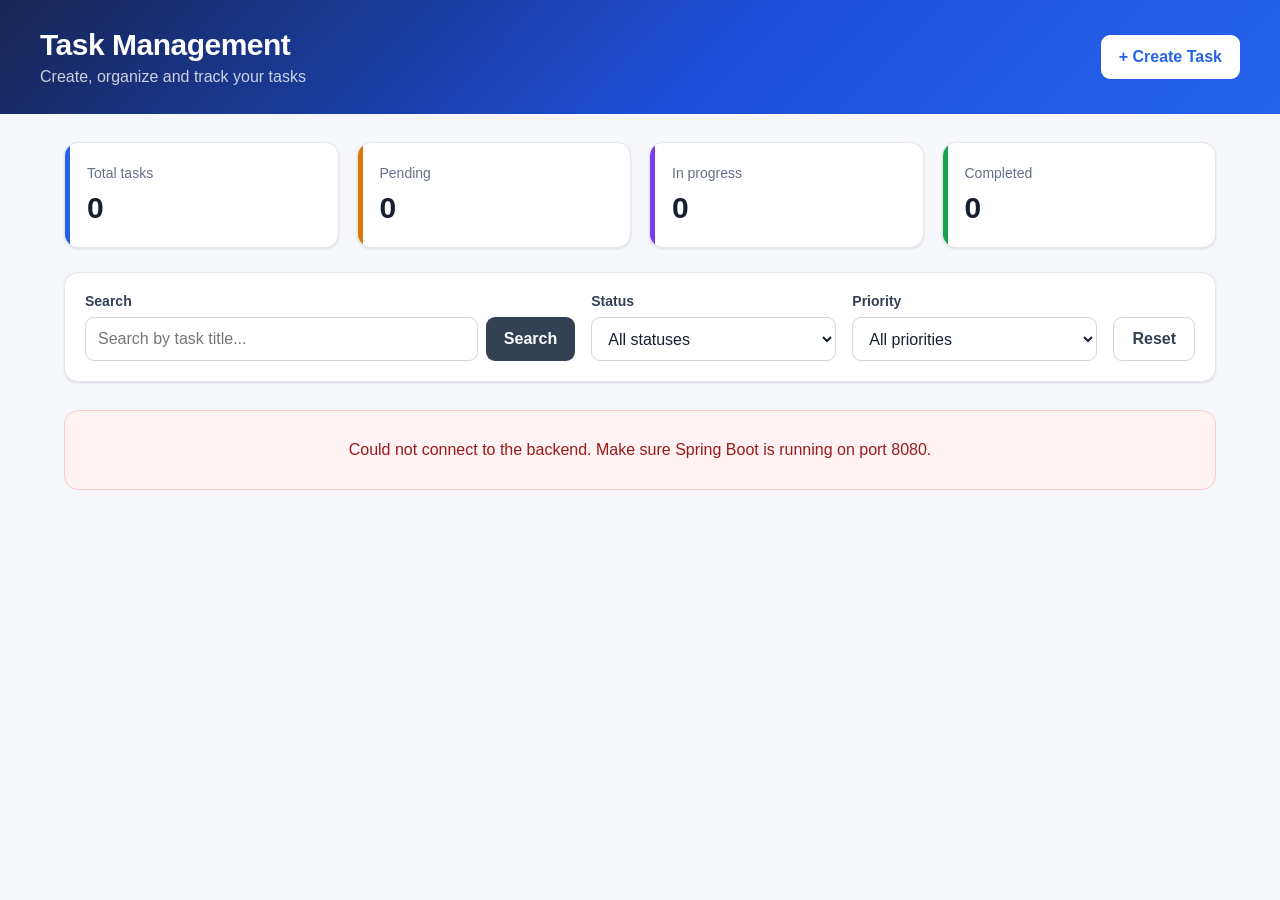
==== TODO-list/src/main/resources/static/index.html @ 6b7fab32 "task crud done" ====
<!DOCTYPE html>
<html lang="en">
<head>
  <meta charset="UTF-8">

  <meta
          name="viewport"
          content="width=device-width, initial-scale=1.0"
  >

  <title>Task Management</title>

  <link rel="stylesheet" href="style.css">
</head>

<body>

<header class="header">
  <div class="header-content">
    <div>
      <h1>Task Management</h1>
      <p>Create, organize and track your tasks</p>
    </div>

    <button
            id="openCreateModalButton"
            class="primary-button"
            type="button"
    >
      + Create Task
    </button>
  </div>
</header>

<main class="container">

  <!-- Statistics -->

  <section class="statistics-grid">

    <div class="stat-card">
      <span class="stat-label">Total tasks</span>
      <strong id="totalTaskCount">0</strong>
    </div>

    <div class="stat-card pending-card">
      <span class="stat-label">Pending</span>
      <strong id="pendingTaskCount">0</strong>
    </div>

    <div class="stat-card progress-card">
      <span class="stat-label">In progress</span>
      <strong id="progressTaskCount">0</strong>
    </div>

    <div class="stat-card completed-card">
      <span class="stat-label">Completed</span>
      <strong id="completedTaskCount">0</strong>
    </div>

  </section>

  <!-- Filters -->

  <section class="filter-panel">

    <div class="filter-group search-group">
      <label for="searchInput">Search</label>

      <div class="search-wrapper">
        <input
                id="searchInput"
                type="text"
                placeholder="Search by task title..."
        >

        <button
                id="searchButton"
                class="secondary-button"
                type="button"
        >
          Search
        </button>
      </div>
    </div>

    <div class="filter-group">
      <label for="statusFilter">Status</label>

      <select id="statusFilter">
        <option value="">All statuses</option>
        <option value="TODO">Todo</option>
        <option value="IN_PROGRESS">In progress</option>
        <option value="DONE">Done</option>
      </select>
    </div>

    <div class="filter-group">
      <label for="priorityFilter">Priority</label>

      <select id="priorityFilter">
        <option value="">All priorities</option>
        <option value="LOW">Low</option>
        <option value="MEDIUM">Medium</option>
        <option value="HIGH">High</option>
      </select>
    </div>

    <div class="filter-actions">
      <button
              id="resetFiltersButton"
              class="outline-button"
              type="button"
      >
        Reset
      </button>
    </div>

  </section>

  <!-- Loading -->

  <div id="loadingMessage" class="message">
    Loading tasks...
  </div>

  <!-- Error -->

  <div id="errorMessage" class="message error-message hidden"></div>

  <!-- Empty state -->

  <section id="emptyState" class="empty-state hidden">
    <h2>No tasks found</h2>
    <p>Create your first task or change the selected filters.</p>
  </section>

  <!-- Tasks -->

  <section id="taskGrid" class="task-grid"></section>

</main>

<!-- Create and edit modal -->

<div id="taskModal" class="modal hidden">

  <div class="modal-overlay" id="modalOverlay"></div>

  <div class="modal-content">

    <div class="modal-header">
      <div>
        <h2 id="modalTitle">Create Task</h2>
        <p>Enter task information below.</p>
      </div>

      <button
              id="closeModalButton"
              class="close-button"
              type="button"
              aria-label="Close"
      >
        ×
      </button>
    </div>

    <form id="taskForm">

      <input id="taskId" type="hidden">

      <div class="form-group">
        <label for="taskTitle">
          Title
          <span>*</span>
        </label>

        <input
                id="taskTitle"
                name="title"
                type="text"
                placeholder="Enter task title"
                minlength="2"
                maxlength="100"
                required
        >
      </div>

      <div class="form-group">
        <label for="taskDescription">Description</label>

        <textarea
                id="taskDescription"
                name="description"
                rows="5"
                placeholder="Enter task description"
                maxlength="500"
        ></textarea>
      </div>

      <div class="form-row">

        <div class="form-group">
          <label for="taskStatus">
            Status
            <span>*</span>
          </label>

          <select
                  id="taskStatus"
                  name="status"
                  required
          >
            <option value="TODO">Todo</option>
            <option value="IN_PROGRESS">In progress</option>
            <option value="DONE">Done</option>
          </select>
        </div>

        <div class="form-group">
          <label for="taskPriority">
            Priority
            <span>*</span>
          </label>

          <select
                  id="taskPriority"
                  name="priority"
                  required
          >
            <option value="LOW">Low</option>
            <option value="MEDIUM" selected>Medium</option>
            <option value="HIGH">High</option>
          </select>
        </div>

      </div>

      <div id="formErrorMessage" class="form-error hidden"></div>

      <div class="modal-actions">

        <button
                id="cancelButton"
                class="outline-button"
                type="button"
        >
          Cancel
        </button>

        <button
                id="saveTaskButton"
                class="primary-button"
                type="submit"
        >
          Save Task
        </button>

      </div>

    </form>

  </div>

</div>

<!-- Confirmation modal -->

<div id="deleteModal" class="modal hidden">

  <div class="modal-overlay" id="deleteModalOverlay"></div>

  <div class="modal-content confirmation-modal">

    <div class="delete-icon">!</div>

    <h2>Delete task?</h2>

    <p>
      This action cannot be undone. The selected task will be
      permanently deleted.
    </p>

    <div class="modal-actions">
      <button
              id="cancelDeleteButton"
              class="outline-button"
              type="button"
      >
        Cancel
      </button>

      <button
              id="confirmDeleteButton"
              class="danger-button"
              type="button"
      >
        Delete
      </button>
    </div>

  </div>

</div>

<!-- Notification -->

<div id="notification" class="notification hidden"></div>

<script src="app.js"></script>

</body>
</html>
---- TODO-list/src/main/resources/static/style.css ----
:root {
    --background: #f5f7fb;
    --surface: #ffffff;
    --surface-secondary: #f8fafc;

    --primary: #2563eb;
    --primary-hover: #1d4ed8;
    --primary-light: #dbeafe;

    --text-primary: #172033;
    --text-secondary: #667085;
    --text-light: #98a2b3;

    --border: #e4e7ec;
    --border-dark: #d0d5dd;

    --success: #16a34a;
    --success-light: #dcfce7;

    --warning: #d97706;
    --warning-light: #fef3c7;

    --danger: #dc2626;
    --danger-hover: #b91c1c;
    --danger-light: #fee2e2;

    --purple: #7c3aed;
    --purple-light: #ede9fe;

    --shadow:
            0 1px 3px rgba(16, 24, 40, 0.08),
            0 1px 2px rgba(16, 24, 40, 0.04);

    --large-shadow:
            0 20px 35px rgba(16, 24, 40, 0.15);

    --radius: 14px;
}

* {
    box-sizing: border-box;
    margin: 0;
    padding: 0;
}

body {
    min-height: 100vh;
    font-family:
            Inter,
            -apple-system,
            BlinkMacSystemFont,
            "Segoe UI",
            sans-serif;

    color: var(--text-primary);
    background: var(--background);
}

button,
input,
textarea,
select {
    font: inherit;
}

button {
    cursor: pointer;
}

.header {
    padding: 28px 24px;
    color: white;
    background:
            linear-gradient(
                    135deg,
                    #172554 0%,
                    #1d4ed8 55%,
                    #2563eb 100%
            );
}

.header-content {
    width: 100%;
    max-width: 1200px;
    margin: 0 auto;

    display: flex;
    justify-content: space-between;
    align-items: center;
    gap: 24px;
}

.header h1 {
    margin-bottom: 6px;
    font-size: 30px;
    letter-spacing: -0.5px;
}

.header p {
    color: rgba(255, 255, 255, 0.78);
}

.container {
    width: 100%;
    max-width: 1200px;
    margin: 0 auto;
    padding: 28px 24px 60px;
}

/* Buttons */

.primary-button,
.secondary-button,
.outline-button,
.danger-button {
    min-height: 44px;
    padding: 10px 18px;

    border: none;
    border-radius: 9px;

    font-weight: 600;

    transition:
            background-color 0.2s ease,
            border-color 0.2s ease,
            transform 0.2s ease;
}

.primary-button {
    color: white;
    background: var(--primary);
}

.header .primary-button {
    color: var(--primary);
    background: white;
}

.primary-button:hover {
    background: var(--primary-hover);
}

.header .primary-button:hover {
    background: #eff6ff;
}

.secondary-button {
    color: white;
    background: #344054;
}

.secondary-button:hover {
    background: #1d2939;
}

.outline-button {
    color: #344054;
    border: 1px solid var(--border-dark);
    background: white;
}

.outline-button:hover {
    background: var(--surface-secondary);
}

.danger-button {
    color: white;
    background: var(--danger);
}

.danger-button:hover {
    background: var(--danger-hover);
}

button:disabled {
    cursor: not-allowed;
    opacity: 0.65;
}

/* Statistics */

.statistics-grid {
    display: grid;
    grid-template-columns: repeat(4, minmax(0, 1fr));
    gap: 18px;
    margin-bottom: 24px;
}

.stat-card {
    position: relative;
    overflow: hidden;

    padding: 22px;

    border: 1px solid var(--border);
    border-radius: var(--radius);

    background: var(--surface);
    box-shadow: var(--shadow);
}

.stat-card::before {
    content: "";

    position: absolute;
    top: 0;
    left: 0;

    width: 5px;
    height: 100%;

    background: var(--primary);
}

.pending-card::before {
    background: var(--warning);
}

.progress-card::before {
    background: var(--purple);
}

.completed-card::before {
    background: var(--success);
}

.stat-label {
    display: block;
    margin-bottom: 10px;

    color: var(--text-secondary);
    font-size: 14px;
    font-weight: 500;
}

.stat-card strong {
    font-size: 30px;
}

/* Filters */

.filter-panel {
    display: grid;
    grid-template-columns: 2fr 1fr 1fr auto;
    align-items: end;
    gap: 16px;

    margin-bottom: 28px;
    padding: 20px;

    border: 1px solid var(--border);
    border-radius: var(--radius);

    background: var(--surface);
    box-shadow: var(--shadow);
}

.filter-group,
.form-group {
    display: flex;
    flex-direction: column;
    gap: 8px;
}

.filter-group label,
.form-group label {
    color: #344054;
    font-size: 14px;
    font-weight: 600;
}

.form-group label span {
    color: var(--danger);
}

.search-wrapper {
    display: flex;
    gap: 8px;
}

input,
textarea,
select {
    width: 100%;

    border: 1px solid var(--border-dark);
    border-radius: 9px;

    color: var(--text-primary);
    background: white;

    outline: none;

    transition:
            border-color 0.2s ease,
            box-shadow 0.2s ease;
}

input,
select {
    min-height: 44px;
    padding: 10px 12px;
}

textarea {
    resize: vertical;
    min-height: 110px;
    padding: 12px;
}

input:focus,
textarea:focus,
select:focus {
    border-color: var(--primary);
    box-shadow: 0 0 0 3px rgba(37, 99, 235, 0.12);
}

/* Tasks */

.task-grid {
    display: grid;
    grid-template-columns: repeat(3, minmax(0, 1fr));
    gap: 18px;
}

.task-card {
    display: flex;
    flex-direction: column;

    min-height: 260px;
    padding: 20px;

    border: 1px solid var(--border);
    border-radius: var(--radius);

    background: var(--surface);
    box-shadow: var(--shadow);

    transition:
            transform 0.2s ease,
            box-shadow 0.2s ease;
}

.task-card:hover {
    transform: translateY(-3px);
    box-shadow:
            0 10px 25px rgba(16, 24, 40, 0.1);
}

.task-card-header {
    display: flex;
    justify-content: space-between;
    align-items: flex-start;
    gap: 12px;

    margin-bottom: 16px;
}

.task-title {
    overflow-wrap: anywhere;
    font-size: 19px;
    line-height: 1.35;
}

.priority-badge,
.status-badge {
    display: inline-flex;
    align-items: center;
    justify-content: center;

    width: fit-content;
    padding: 5px 10px;

    border-radius: 999px;

    font-size: 12px;
    font-weight: 700;
    white-space: nowrap;
}

.priority-low {
    color: #166534;
    background: var(--success-light);
}

.priority-medium {
    color: #92400e;
    background: var(--warning-light);
}

.priority-high {
    color: #991b1b;
    background: var(--danger-light);
}

.status-pending {
    color: #92400e;
    background: var(--warning-light);
}

.status-in-progress {
    color: #5b21b6;
    background: var(--purple-light);
}

.status-completed {
    color: #166534;
    background: var(--success-light);
}

.task-description {
    flex: 1;

    margin-bottom: 20px;

    overflow-wrap: anywhere;

    color: var(--text-secondary);
    line-height: 1.6;
    white-space: pre-wrap;
}

.task-footer {
    display: flex;
    justify-content: space-between;
    align-items: center;
    gap: 12px;

    padding-top: 16px;
    border-top: 1px solid var(--border);
}

.task-actions {
    display: flex;
    gap: 8px;
}

.icon-button {
    min-width: 38px;
    height: 38px;
    padding: 0 10px;

    border: 1px solid var(--border);
    border-radius: 8px;

    color: #344054;
    background: white;

    font-size: 13px;
    font-weight: 600;
}

.icon-button:hover {
    background: var(--surface-secondary);
}

.delete-button {
    color: var(--danger);
}

.delete-button:hover {
    border-color: #fecaca;
    background: #fff1f2;
}

/* Messages */

.message,
.empty-state {
    padding: 30px;

    border: 1px solid var(--border);
    border-radius: var(--radius);

    color: var(--text-secondary);
    text-align: center;
    background: var(--surface);
}

.error-message {
    color: #991b1b;
    border-color: #fecaca;
    background: #fef2f2;
}

.empty-state h2 {
    margin-bottom: 8px;
    color: var(--text-primary);
}

.hidden {
    display: none !important;
}

/* Modal */

.modal {
    position: fixed;
    inset: 0;
    z-index: 1000;

    display: flex;
    align-items: center;
    justify-content: center;

    padding: 20px;
}

.modal-overlay {
    position: absolute;
    inset: 0;

    background: rgba(15, 23, 42, 0.62);
    backdrop-filter: blur(3px);
}

.modal-content {
    position: relative;
    z-index: 1;

    width: 100%;
    max-width: 600px;
    max-height: calc(100vh - 40px);
    overflow-y: auto;

    padding: 26px;

    border-radius: 16px;

    background: white;
    box-shadow: var(--large-shadow);

    animation: modalAppear 0.2s ease;
}

@keyframes modalAppear {
    from {
        transform: translateY(12px) scale(0.98);
        opacity: 0;
    }

    to {
        transform: translateY(0) scale(1);
        opacity: 1;
    }
}

.modal-header {
    display: flex;
    justify-content: space-between;
    align-items: flex-start;
    gap: 20px;

    margin-bottom: 24px;
}

.modal-header h2 {
    margin-bottom: 5px;
}

.modal-header p {
    color: var(--text-secondary);
    font-size: 14px;
}

.close-button {
    width: 38px;
    height: 38px;

    border: none;
    border-radius: 8px;

    color: var(--text-secondary);
    background: transparent;

    font-size: 28px;
    line-height: 1;
}

.close-button:hover {
    background: var(--surface-secondary);
}

#taskForm {
    display: flex;
    flex-direction: column;
    gap: 18px;
}

.form-row {
    display: grid;
    grid-template-columns: 1fr 1fr;
    gap: 16px;
}

.modal-actions {
    display: flex;
    justify-content: flex-end;
    gap: 10px;

    margin-top: 8px;
}

.form-error {
    padding: 12px;

    border: 1px solid #fecaca;
    border-radius: 8px;

    color: #991b1b;
    background: #fef2f2;

    font-size: 14px;
}

.confirmation-modal {
    max-width: 430px;
    text-align: center;
}

.confirmation-modal h2 {
    margin-bottom: 10px;
}

.confirmation-modal p {
    margin-bottom: 22px;
    color: var(--text-secondary);
    line-height: 1.55;
}

.confirmation-modal .modal-actions {
    justify-content: center;
}

.delete-icon {
    display: flex;
    align-items: center;
    justify-content: center;

    width: 54px;
    height: 54px;
    margin: 0 auto 18px;

    border-radius: 50%;

    color: var(--danger);
    background: var(--danger-light);

    font-size: 25px;
    font-weight: 800;
}

/* Notification */

.notification {
    position: fixed;
    right: 24px;
    bottom: 24px;
    z-index: 2000;

    max-width: 360px;
    padding: 14px 18px;

    border-radius: 10px;

    color: white;
    background: #101828;
    box-shadow: var(--large-shadow);

    animation: notificationAppear 0.25s ease;
}

.notification.success {
    background: #15803d;
}

.notification.error {
    background: #b91c1c;
}

@keyframes notificationAppear {
    from {
        transform: translateY(12px);
        opacity: 0;
    }

    to {
        transform: translateY(0);
        opacity: 1;
    }
}

/* Responsive */

@media (max-width: 950px) {
    .statistics-grid {
        grid-template-columns: repeat(2, minmax(0, 1fr));
    }

    .filter-panel {
        grid-template-columns: 1fr 1fr;
    }

    .search-group {
        grid-column: 1 / -1;
    }

    .task-grid {
        grid-template-columns: repeat(2, minmax(0, 1fr));
    }
}

@media (max-width: 650px) {
    .header-content {
        align-items: stretch;
        flex-direction: column;
    }

    .header .primary-button {
        width: 100%;
    }

    .container {
        padding-right: 16px;
        padding-left: 16px;
    }

    .statistics-grid,
    .filter-panel,
    .task-grid,
    .form-row {
        grid-template-columns: 1fr;
    }

    .search-wrapper {
        flex-direction: column;
    }

    .filter-actions .outline-button,
    .search-wrapper button {
        width: 100%;
    }

    .task-footer {
        align-items: flex-start;
        flex-direction: column;
    }

    .task-actions {
        width: 100%;
    }

    .icon-button {
        flex: 1;
    }

    .modal-actions {
        flex-direction: column-reverse;
    }

    .modal-actions button {
        width: 100%;
    }
}
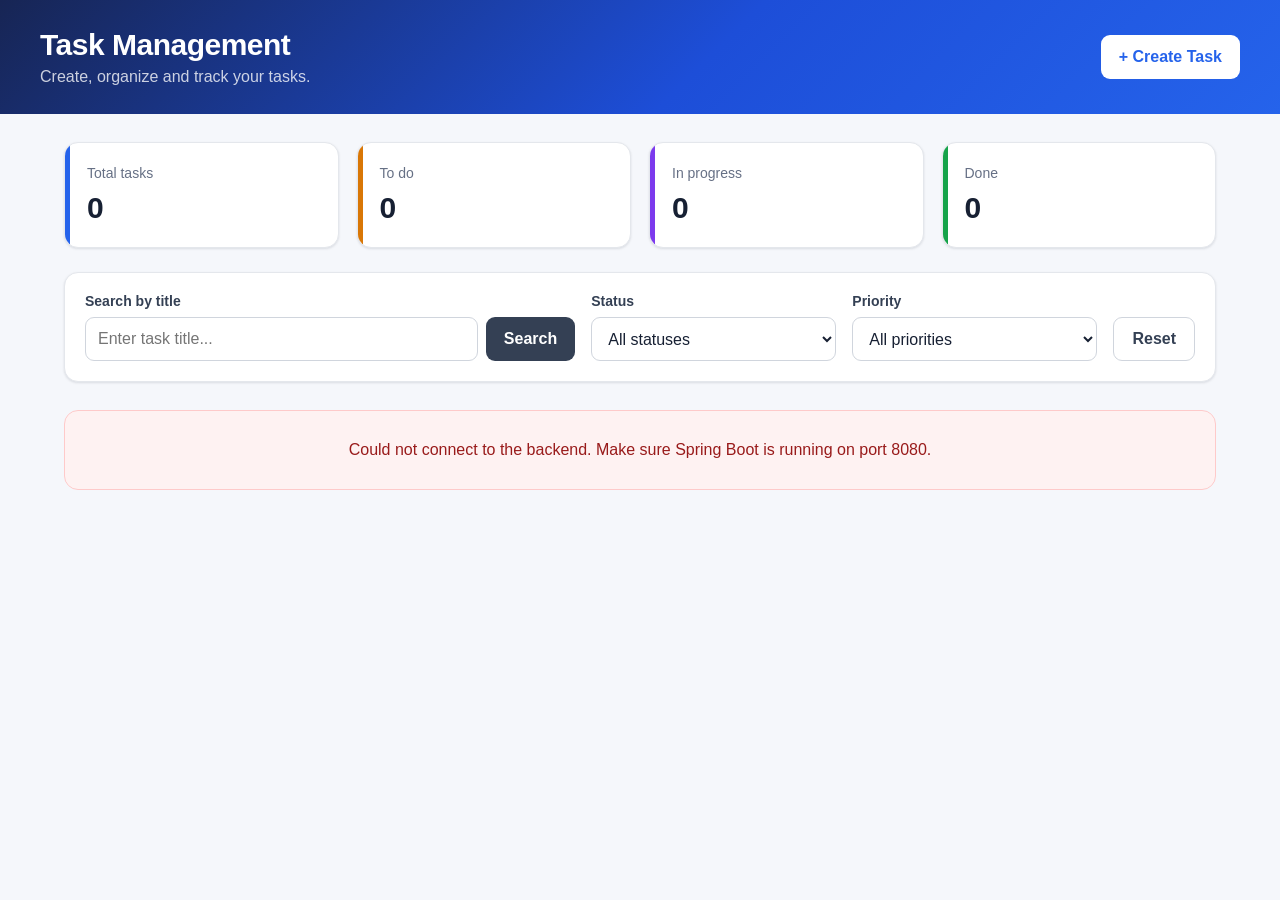
==== commit f15a3fcd: "." ====
--- a/TODO-list/src/main/resources/static/index.html
+++ b/TODO-list/src/main/resources/static/index.html
@@ -16,19 +16,21 @@
 <body>
 
 <header class="header">
-  <div class="header-content">
+  <div class="header-container">
+
     <div>
       <h1>Task Management</h1>
-      <p>Create, organize and track your tasks</p>
+      <p>Create, organize and track your tasks.</p>
     </div>
 
     <button
             id="openCreateModalButton"
-            class="primary-button"
+            class="button button-primary header-create-button"
             type="button"
     >
       + Create Task
     </button>
+
   </div>
 </header>
 
@@ -38,25 +40,25 @@
 
   <section class="statistics-grid">
 
-    <div class="stat-card">
-      <span class="stat-label">Total tasks</span>
+    <article class="stat-card stat-total">
+      <span>Total tasks</span>
       <strong id="totalTaskCount">0</strong>
-    </div>
-
-    <div class="stat-card pending-card">
-      <span class="stat-label">Pending</span>
-      <strong id="pendingTaskCount">0</strong>
-    </div>
-
-    <div class="stat-card progress-card">
-      <span class="stat-label">In progress</span>
+    </article>
+
+    <article class="stat-card stat-todo">
+      <span>To do</span>
+      <strong id="todoTaskCount">0</strong>
+    </article>
+
+    <article class="stat-card stat-progress">
+      <span>In progress</span>
       <strong id="progressTaskCount">0</strong>
-    </div>
-
-    <div class="stat-card completed-card">
-      <span class="stat-label">Completed</span>
-      <strong id="completedTaskCount">0</strong>
-    </div>
+    </article>
+
+    <article class="stat-card stat-done">
+      <span>Done</span>
+      <strong id="doneTaskCount">0</strong>
+    </article>
 
   </section>
 
@@ -64,39 +66,52 @@
 
   <section class="filter-panel">
 
-    <div class="filter-group search-group">
-      <label for="searchInput">Search</label>
-
-      <div class="search-wrapper">
+    <div class="filter-group search-filter-group">
+
+      <label for="searchInput">
+        Search by title
+      </label>
+
+      <div class="search-row">
+
         <input
                 id="searchInput"
                 type="text"
-                placeholder="Search by task title..."
+                placeholder="Enter task title..."
         >
 
         <button
                 id="searchButton"
-                class="secondary-button"
+                class="button button-dark"
                 type="button"
         >
           Search
         </button>
-      </div>
+
+      </div>
+
     </div>
 
     <div class="filter-group">
-      <label for="statusFilter">Status</label>
+
+      <label for="statusFilter">
+        Status
+      </label>
 
       <select id="statusFilter">
         <option value="">All statuses</option>
-        <option value="TODO">Todo</option>
+        <option value="TODO">To do</option>
         <option value="IN_PROGRESS">In progress</option>
         <option value="DONE">Done</option>
       </select>
+
     </div>
 
     <div class="filter-group">
-      <label for="priorityFilter">Priority</label>
+
+      <label for="priorityFilter">
+        Priority
+      </label>
 
       <select id="priorityFilter">
         <option value="">All priorities</option>
@@ -104,72 +119,106 @@
         <option value="MEDIUM">Medium</option>
         <option value="HIGH">High</option>
       </select>
-    </div>
-
-    <div class="filter-actions">
+
+    </div>
+
+    <div class="filter-reset-group">
+
       <button
               id="resetFiltersButton"
-              class="outline-button"
+              class="button button-outline"
               type="button"
       >
         Reset
       </button>
+
     </div>
 
   </section>
 
-  <!-- Loading -->
-
-  <div id="loadingMessage" class="message">
+  <!-- Loading message -->
+
+  <section
+          id="loadingMessage"
+          class="state-message"
+  >
     Loading tasks...
-  </div>
-
-  <!-- Error -->
-
-  <div id="errorMessage" class="message error-message hidden"></div>
-
-  <!-- Empty state -->
-
-  <section id="emptyState" class="empty-state hidden">
+  </section>
+
+  <!-- Error message -->
+
+  <section
+          id="errorMessage"
+          class="state-message state-error hidden"
+  ></section>
+
+  <!-- Empty result -->
+
+  <section
+          id="emptyState"
+          class="empty-state hidden"
+  >
     <h2>No tasks found</h2>
-    <p>Create your first task or change the selected filters.</p>
+
+    <p>
+      Create a task or change the selected filters.
+    </p>
   </section>
 
-  <!-- Tasks -->
-
-  <section id="taskGrid" class="task-grid"></section>
+  <!-- Task cards -->
+
+  <section
+          id="taskGrid"
+          class="task-grid"
+  ></section>
 
 </main>
 
-<!-- Create and edit modal -->
-
-<div id="taskModal" class="modal hidden">
-
-  <div class="modal-overlay" id="modalOverlay"></div>
+<!-- Create/Edit modal -->
+
+<div
+        id="taskModal"
+        class="modal hidden"
+>
+  <div
+          id="taskModalOverlay"
+          class="modal-overlay"
+  ></div>
 
   <div class="modal-content">
 
     <div class="modal-header">
+
       <div>
-        <h2 id="modalTitle">Create Task</h2>
-        <p>Enter task information below.</p>
+        <h2 id="taskModalTitle">
+          Create Task
+        </h2>
+
+        <p>
+          Enter the task information.
+        </p>
       </div>
 
       <button
-              id="closeModalButton"
+              id="closeTaskModalButton"
               class="close-button"
               type="button"
-              aria-label="Close"
+              aria-label="Close modal"
       >
         ×
       </button>
+
     </div>
 
     <form id="taskForm">
 
-      <input id="taskId" type="hidden">
+      <input
+              id="taskId"
+              type="hidden"
+      >
 
       <div class="form-group">
+
         <label for="taskTitle">
           Title
           <span>*</span>
@@ -177,30 +226,34 @@
 
         <input
                 id="taskTitle"
-                name="title"
                 type="text"
                 placeholder="Enter task title"
                 minlength="2"
                 maxlength="100"
                 required
         >
+
       </div>
 
       <div class="form-group">
-        <label for="taskDescription">Description</label>
+
+        <label for="taskDescription">
+          Description
+        </label>
 
         <textarea
                 id="taskDescription"
-                name="description"
                 rows="5"
+                maxlength="500"
                 placeholder="Enter task description"
-                maxlength="500"
         ></textarea>
+
       </div>
 
       <div class="form-row">
 
         <div class="form-group">
+
           <label for="taskStatus">
             Status
             <span>*</span>
@@ -208,16 +261,25 @@
 
           <select
                   id="taskStatus"
-                  name="status"
                   required
           >
-            <option value="TODO">Todo</option>
-            <option value="IN_PROGRESS">In progress</option>
-            <option value="DONE">Done</option>
+            <option value="TODO">
+              To do
+            </option>
+
+            <option value="IN_PROGRESS">
+              In progress
+            </option>
+
+            <option value="DONE">
+              Done
+            </option>
           </select>
+
         </div>
 
         <div class="form-group">
+
           <label for="taskPriority">
             Priority
             <span>*</span>
@@ -225,24 +287,38 @@
 
           <select
                   id="taskPriority"
-                  name="priority"
                   required
           >
-            <option value="LOW">Low</option>
-            <option value="MEDIUM" selected>Medium</option>
-            <option value="HIGH">High</option>
+            <option value="LOW">
+              Low
+            </option>
+
+            <option
+                    value="MEDIUM"
+                    selected
+            >
+              Medium
+            </option>
+
+            <option value="HIGH">
+              High
+            </option>
           </select>
+
         </div>
 
       </div>
 
-      <div id="formErrorMessage" class="form-error hidden"></div>
+      <div
+              id="formErrorMessage"
+              class="form-error hidden"
+      ></div>
 
       <div class="modal-actions">
 
         <button
-                id="cancelButton"
-                class="outline-button"
+                id="cancelTaskButton"
+                class="button button-outline"
                 type="button"
         >
           Cancel
@@ -250,10 +326,10 @@
 
         <button
                 id="saveTaskButton"
-                class="primary-button"
+                class="button button-primary"
                 type="submit"
         >
-          Save Task
+          Create Task
         </button>
 
       </div>
@@ -261,18 +337,24 @@
     </form>
 
   </div>
-
 </div>
 
-<!-- Confirmation modal -->
-
-<div id="deleteModal" class="modal hidden">
-
-  <div class="modal-overlay" id="deleteModalOverlay"></div>
-
-  <div class="modal-content confirmation-modal">
-
-    <div class="delete-icon">!</div>
+<!-- Delete confirmation modal -->
+
+<div
+        id="deleteModal"
+        class="modal hidden"
+>
+  <div
+          id="deleteModalOverlay"
+          class="modal-overlay"
+  ></div>
+
+  <div class="modal-content delete-modal-content">
+
+    <div class="delete-modal-icon">
+      !
+    </div>
 
     <h2>Delete task?</h2>
 
@@ -281,10 +363,11 @@
       permanently deleted.
     </p>
 
-    <div class="modal-actions">
+    <div class="modal-actions delete-modal-actions">
+
       <button
               id="cancelDeleteButton"
-              class="outline-button"
+              class="button button-outline"
               type="button"
       >
         Cancel
@@ -292,20 +375,23 @@
 
       <button
               id="confirmDeleteButton"
-              class="danger-button"
+              class="button button-danger"
               type="button"
       >
         Delete
       </button>
+
     </div>
 
   </div>
-
 </div>
 
 <!-- Notification -->
 
-<div id="notification" class="notification hidden"></div>
+<div
+        id="notification"
+        class="notification hidden"
+></div>
 
 <script src="app.js"></script>
 
--- a/TODO-list/src/main/resources/static/style.css
+++ b/TODO-list/src/main/resources/static/style.css
@@ -15,6 +15,7 @@
     --border-dark: #d0d5dd;
 
     --success: #16a34a;
+    --success-hover: #15803d;
     --success-light: #dcfce7;
 
     --warning: #d97706;
@@ -26,6 +27,9 @@
 
     --purple: #7c3aed;
     --purple-light: #ede9fe;
+
+    --dark: #344054;
+    --dark-hover: #1d2939;
 
     --shadow:
             0 1px 3px rgba(16, 24, 40, 0.08),
@@ -45,6 +49,7 @@
 
 body {
     min-height: 100vh;
+
     font-family:
             Inter,
             -apple-system,
@@ -67,9 +72,22 @@
     cursor: pointer;
 }
 
+button:disabled {
+    cursor: not-allowed;
+    opacity: 0.65;
+}
+
+.hidden {
+    display: none !important;
+}
+
+/* Header */
+
 .header {
     padding: 28px 24px;
+
     color: white;
+
     background:
             linear-gradient(
                     135deg,
@@ -79,19 +97,20 @@
             );
 }
 
-.header-content {
+.header-container {
     width: 100%;
     max-width: 1200px;
     margin: 0 auto;
 
     display: flex;
+    align-items: center;
     justify-content: space-between;
-    align-items: center;
     gap: 24px;
 }
 
 .header h1 {
     margin-bottom: 6px;
+
     font-size: 30px;
     letter-spacing: -0.5px;
 }
@@ -99,20 +118,20 @@
 .header p {
     color: rgba(255, 255, 255, 0.78);
 }
+
+/* Main */
 
 .container {
     width: 100%;
     max-width: 1200px;
+
     margin: 0 auto;
     padding: 28px 24px 60px;
 }
 
 /* Buttons */
 
-.primary-button,
-.secondary-button,
-.outline-button,
-.danger-button {
+.button {
     min-height: 44px;
     padding: 10px 18px;
 
@@ -127,55 +146,56 @@
             transform 0.2s ease;
 }
 
-.primary-button {
+.button:hover {
+    transform: translateY(-1px);
+}
+
+.button-primary {
     color: white;
     background: var(--primary);
 }
 
-.header .primary-button {
+.button-primary:hover {
+    background: var(--primary-hover);
+}
+
+.header-create-button {
     color: var(--primary);
     background: white;
 }
 
-.primary-button:hover {
-    background: var(--primary-hover);
-}
-
-.header .primary-button:hover {
+.header-create-button:hover {
     background: #eff6ff;
 }
 
-.secondary-button {
+.button-dark {
     color: white;
-    background: #344054;
-}
-
-.secondary-button:hover {
-    background: #1d2939;
-}
-
-.outline-button {
-    color: #344054;
+    background: var(--dark);
+}
+
+.button-dark:hover {
+    background: var(--dark-hover);
+}
+
+.button-outline {
+    color: var(--dark);
+
     border: 1px solid var(--border-dark);
+
     background: white;
 }
 
-.outline-button:hover {
+.button-outline:hover {
     background: var(--surface-secondary);
 }
 
-.danger-button {
+.button-danger {
     color: white;
     background: var(--danger);
 }
 
-.danger-button:hover {
+.button-danger:hover {
     background: var(--danger-hover);
-}
-
-button:disabled {
-    cursor: not-allowed;
-    opacity: 0.65;
 }
 
 /* Statistics */
@@ -184,6 +204,7 @@
     display: grid;
     grid-template-columns: repeat(4, minmax(0, 1fr));
     gap: 18px;
+
     margin-bottom: 24px;
 }
 
@@ -209,24 +230,27 @@
 
     width: 5px;
     height: 100%;
-
+}
+
+.stat-total::before {
     background: var(--primary);
 }
 
-.pending-card::before {
+.stat-todo::before {
     background: var(--warning);
 }
 
-.progress-card::before {
+.stat-progress::before {
     background: var(--purple);
 }
 
-.completed-card::before {
+.stat-done::before {
     background: var(--success);
 }
 
-.stat-label {
+.stat-card span {
     display: block;
+
     margin-bottom: 10px;
 
     color: var(--text-secondary);
@@ -265,7 +289,7 @@
 
 .filter-group label,
 .form-group label {
-    color: #344054;
+    color: var(--dark);
     font-size: 14px;
     font-weight: 600;
 }
@@ -274,7 +298,7 @@
     color: var(--danger);
 }
 
-.search-wrapper {
+.search-row {
     display: flex;
     gap: 8px;
 }
@@ -304,19 +328,22 @@
 }
 
 textarea {
-    resize: vertical;
     min-height: 110px;
     padding: 12px;
+
+    resize: vertical;
 }
 
 input:focus,
 textarea:focus,
 select:focus {
     border-color: var(--primary);
-    box-shadow: 0 0 0 3px rgba(37, 99, 235, 0.12);
-}
-
-/* Tasks */
+
+    box-shadow:
+            0 0 0 3px rgba(37, 99, 235, 0.12);
+}
+
+/* Task grid */
 
 .task-grid {
     display: grid;
@@ -324,11 +351,13 @@
     gap: 18px;
 }
 
+/* Task card */
+
 .task-card {
     display: flex;
     flex-direction: column;
 
-    min-height: 260px;
+    min-height: 320px;
     padding: 20px;
 
     border: 1px solid var(--border);
@@ -344,14 +373,15 @@
 
 .task-card:hover {
     transform: translateY(-3px);
+
     box-shadow:
             0 10px 25px rgba(16, 24, 40, 0.1);
 }
 
 .task-card-header {
     display: flex;
+    align-items: flex-start;
     justify-content: space-between;
-    align-items: flex-start;
     gap: 12px;
 
     margin-bottom: 16px;
@@ -359,9 +389,35 @@
 
 .task-title {
     overflow-wrap: anywhere;
+
     font-size: 19px;
     line-height: 1.35;
 }
+
+.task-description {
+    flex: 1;
+
+    margin-bottom: 20px;
+
+    overflow-wrap: anywhere;
+
+    color: var(--text-secondary);
+    line-height: 1.6;
+    white-space: pre-wrap;
+}
+
+.task-information {
+    display: flex;
+    align-items: center;
+    justify-content: space-between;
+    gap: 12px;
+
+    padding-top: 16px;
+
+    border-top: 1px solid var(--border);
+}
+
+/* Badges */
 
 .priority-badge,
 .status-badge {
@@ -394,7 +450,7 @@
     background: var(--danger-light);
 }
 
-.status-pending {
+.status-todo {
     color: #92400e;
     background: var(--warning-light);
 }
@@ -404,69 +460,115 @@
     background: var(--purple-light);
 }
 
-.status-completed {
+.status-done {
     color: #166534;
     background: var(--success-light);
 }
 
-.task-description {
+/* Status API buttons */
+
+.status-actions {
+    display: flex;
+    flex-wrap: wrap;
+    gap: 8px;
+
+    margin-top: 16px;
+}
+
+.status-action-button {
     flex: 1;
 
-    margin-bottom: 20px;
-
-    overflow-wrap: anywhere;
-
-    color: var(--text-secondary);
-    line-height: 1.6;
-    white-space: pre-wrap;
-}
-
-.task-footer {
-    display: flex;
-    justify-content: space-between;
-    align-items: center;
-    gap: 12px;
-
-    padding-top: 16px;
-    border-top: 1px solid var(--border);
-}
-
-.task-actions {
+    min-width: 100px;
+    min-height: 40px;
+    padding: 9px 12px;
+
+    border: none;
+    border-radius: 8px;
+
+    font-size: 13px;
+    font-weight: 700;
+
+    transition:
+            background-color 0.2s ease,
+            transform 0.2s ease;
+}
+
+.status-action-button:hover {
+    transform: translateY(-1px);
+}
+
+.start-button {
+    color: #1e40af;
+    background: var(--primary-light);
+}
+
+.start-button:hover {
+    background: #bfdbfe;
+}
+
+.complete-button {
+    color: #166534;
+    background: var(--success-light);
+}
+
+.complete-button:hover {
+    background: #bbf7d0;
+}
+
+.cancel-status-button {
+    color: #92400e;
+    background: var(--warning-light);
+}
+
+.cancel-status-button:hover {
+    background: #fde68a;
+}
+
+/* Edit/Delete buttons */
+
+.task-management-actions {
     display: flex;
     gap: 8px;
-}
-
-.icon-button {
-    min-width: 38px;
-    height: 38px;
-    padding: 0 10px;
+
+    margin-top: 12px;
+}
+
+.card-button {
+    flex: 1;
+
+    min-height: 38px;
+    padding: 8px 12px;
 
     border: 1px solid var(--border);
     border-radius: 8px;
 
-    color: #344054;
+    color: var(--dark);
     background: white;
 
     font-size: 13px;
     font-weight: 600;
-}
-
-.icon-button:hover {
+
+    transition:
+            background-color 0.2s ease,
+            border-color 0.2s ease;
+}
+
+.card-button:hover {
     background: var(--surface-secondary);
 }
 
-.delete-button {
+.delete-card-button {
     color: var(--danger);
 }
 
-.delete-button:hover {
+.delete-card-button:hover {
     border-color: #fecaca;
     background: #fff1f2;
 }
 
-/* Messages */
-
-.message,
+/* Page states */
+
+.state-message,
 .empty-state {
     padding: 30px;
 
@@ -475,22 +577,22 @@
 
     color: var(--text-secondary);
     text-align: center;
+
     background: var(--surface);
 }
 
-.error-message {
+.state-error {
     color: #991b1b;
+
     border-color: #fecaca;
+
     background: #fef2f2;
 }
 
 .empty-state h2 {
     margin-bottom: 8px;
+
     color: var(--text-primary);
-}
-
-.hidden {
-    display: none !important;
 }
 
 /* Modal */
@@ -522,6 +624,7 @@
     width: 100%;
     max-width: 600px;
     max-height: calc(100vh - 40px);
+
     overflow-y: auto;
 
     padding: 26px;
@@ -548,8 +651,8 @@
 
 .modal-header {
     display: flex;
+    align-items: flex-start;
     justify-content: space-between;
-    align-items: flex-start;
     gap: 20px;
 
     margin-bottom: 24px;
@@ -594,6 +697,18 @@
     gap: 16px;
 }
 
+.form-error {
+    padding: 12px;
+
+    border: 1px solid #fecaca;
+    border-radius: 8px;
+
+    color: #991b1b;
+    background: #fef2f2;
+
+    font-size: 14px;
+}
+
 .modal-actions {
     display: flex;
     justify-content: flex-end;
@@ -602,44 +717,33 @@
     margin-top: 8px;
 }
 
-.form-error {
-    padding: 12px;
-
-    border: 1px solid #fecaca;
-    border-radius: 8px;
-
-    color: #991b1b;
-    background: #fef2f2;
-
-    font-size: 14px;
-}
-
-.confirmation-modal {
+/* Delete modal */
+
+.delete-modal-content {
     max-width: 430px;
+
     text-align: center;
 }
 
-.confirmation-modal h2 {
+.delete-modal-content h2 {
     margin-bottom: 10px;
 }
 
-.confirmation-modal p {
+.delete-modal-content p {
     margin-bottom: 22px;
+
     color: var(--text-secondary);
     line-height: 1.55;
 }
 
-.confirmation-modal .modal-actions {
-    justify-content: center;
-}
-
-.delete-icon {
+.delete-modal-icon {
     display: flex;
     align-items: center;
     justify-content: center;
 
     width: 54px;
     height: 54px;
+
     margin: 0 auto 18px;
 
     border-radius: 50%;
@@ -649,6 +753,10 @@
 
     font-size: 25px;
     font-weight: 800;
+}
+
+.delete-modal-actions {
+    justify-content: center;
 }
 
 /* Notification */
@@ -659,24 +767,26 @@
     bottom: 24px;
     z-index: 2000;
 
-    max-width: 360px;
+    width: min(360px, calc(100% - 48px));
+
     padding: 14px 18px;
 
     border-radius: 10px;
 
     color: white;
     background: #101828;
+
     box-shadow: var(--large-shadow);
 
     animation: notificationAppear 0.25s ease;
 }
 
 .notification.success {
-    background: #15803d;
+    background: var(--success-hover);
 }
 
 .notification.error {
-    background: #b91c1c;
+    background: var(--danger-hover);
 }
 
 @keyframes notificationAppear {
@@ -702,7 +812,7 @@
         grid-template-columns: 1fr 1fr;
     }
 
-    .search-group {
+    .search-filter-group {
         grid-column: 1 / -1;
     }
 
@@ -712,12 +822,12 @@
 }
 
 @media (max-width: 650px) {
-    .header-content {
+    .header-container {
         align-items: stretch;
         flex-direction: column;
     }
 
-    .header .primary-button {
+    .header-create-button {
         width: 100%;
     }
 
@@ -733,33 +843,32 @@
         grid-template-columns: 1fr;
     }
 
-    .search-wrapper {
+    .search-row {
         flex-direction: column;
     }
 
-    .filter-actions .outline-button,
-    .search-wrapper button {
+    .search-row button,
+    .filter-reset-group button {
         width: 100%;
     }
 
-    .task-footer {
+    .modal-actions {
+        flex-direction: column-reverse;
+    }
+
+    .modal-actions button {
+        width: 100%;
+    }
+
+    .task-information {
         align-items: flex-start;
         flex-direction: column;
     }
 
-    .task-actions {
-        width: 100%;
-    }
-
-    .icon-button {
-        flex: 1;
-    }
-
-    .modal-actions {
-        flex-direction: column-reverse;
-    }
-
-    .modal-actions button {
-        width: 100%;
+    .notification {
+        right: 16px;
+        bottom: 16px;
+
+        width: calc(100% - 32px);
     }
 }
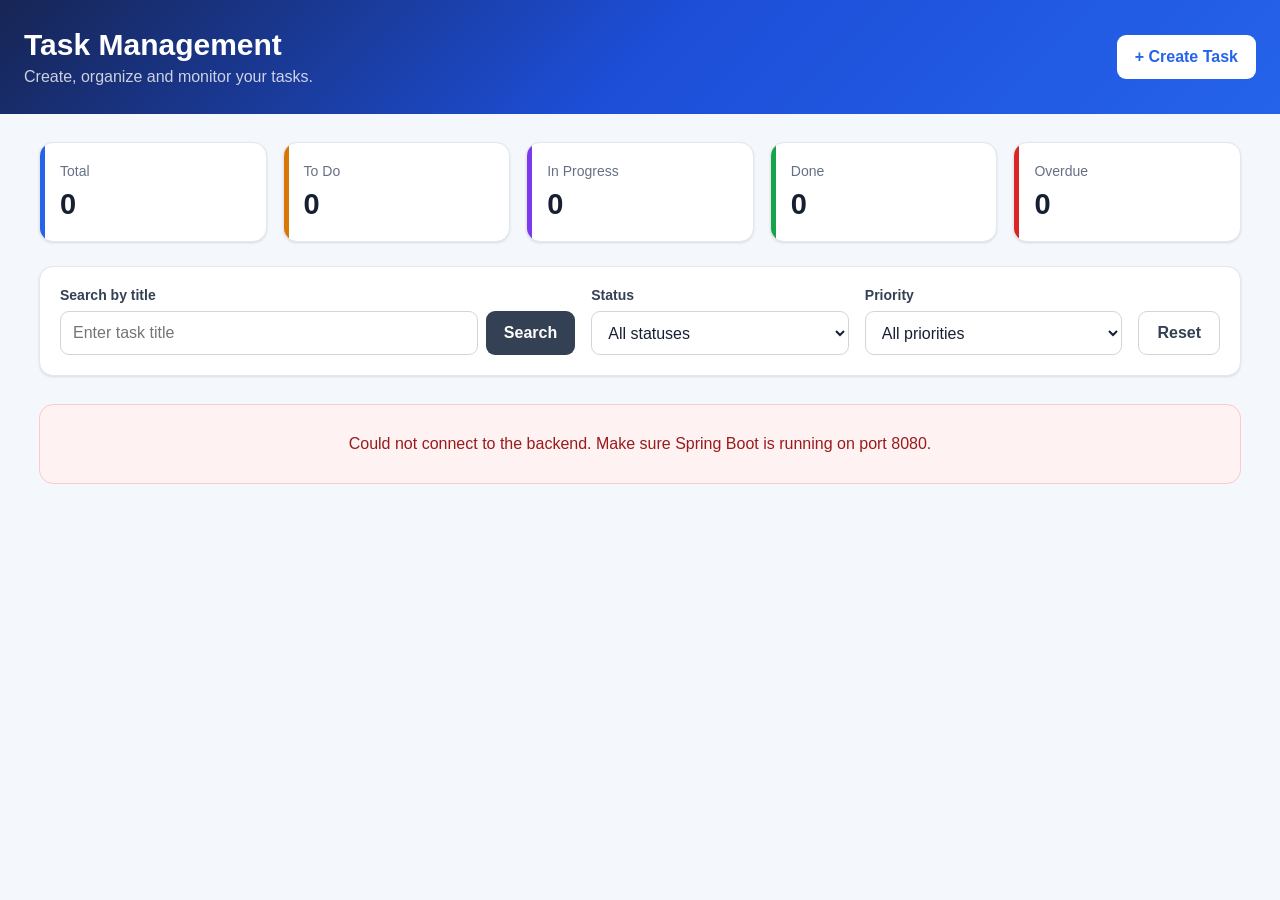
==== commit 381e6dfa: "added deadline" ====
--- a/TODO-list/src/main/resources/static/index.html
+++ b/TODO-list/src/main/resources/static/index.html
@@ -20,12 +20,12 @@
 
     <div>
       <h1>Task Management</h1>
-      <p>Create, organize and track your tasks.</p>
+      <p>Create, organize and monitor your tasks.</p>
     </div>
 
     <button
             id="openCreateModalButton"
-            class="button button-primary header-create-button"
+            class="button header-create-button"
             type="button"
     >
       + Create Task
@@ -36,22 +36,20 @@
 
 <main class="container">
 
-  <!-- Statistics -->
-
   <section class="statistics-grid">
 
     <article class="stat-card stat-total">
-      <span>Total tasks</span>
+      <span>Total</span>
       <strong id="totalTaskCount">0</strong>
     </article>
 
     <article class="stat-card stat-todo">
-      <span>To do</span>
+      <span>To Do</span>
       <strong id="todoTaskCount">0</strong>
     </article>
 
     <article class="stat-card stat-progress">
-      <span>In progress</span>
+      <span>In Progress</span>
       <strong id="progressTaskCount">0</strong>
     </article>
 
@@ -60,13 +58,16 @@
       <strong id="doneTaskCount">0</strong>
     </article>
 
+    <article class="stat-card stat-overdue">
+      <span>Overdue</span>
+      <strong id="overdueTaskCount">0</strong>
+    </article>
+
   </section>
 
-  <!-- Filters -->
-
   <section class="filter-panel">
 
-    <div class="filter-group search-filter-group">
+    <div class="filter-group search-filter">
 
       <label for="searchInput">
         Search by title
@@ -77,7 +78,7 @@
         <input
                 id="searchInput"
                 type="text"
-                placeholder="Enter task title..."
+                placeholder="Enter task title"
         >
 
         <button
@@ -100,9 +101,10 @@
 
       <select id="statusFilter">
         <option value="">All statuses</option>
-        <option value="TODO">To do</option>
-        <option value="IN_PROGRESS">In progress</option>
+        <option value="TODO">To Do</option>
+        <option value="IN_PROGRESS">In Progress</option>
         <option value="DONE">Done</option>
+        <option value="OVERDUE">Overdue</option>
       </select>
 
     </div>
@@ -122,21 +124,15 @@
 
     </div>
 
-    <div class="filter-reset-group">
-
-      <button
-              id="resetFiltersButton"
-              class="button button-outline"
-              type="button"
-      >
-        Reset
-      </button>
-
-    </div>
+    <button
+            id="resetFiltersButton"
+            class="button button-outline"
+            type="button"
+    >
+      Reset
+    </button>
 
   </section>
-
-  <!-- Loading message -->
 
   <section
           id="loadingMessage"
@@ -145,27 +141,18 @@
     Loading tasks...
   </section>
 
-  <!-- Error message -->
-
   <section
           id="errorMessage"
           class="state-message state-error hidden"
   ></section>
-
-  <!-- Empty result -->
 
   <section
           id="emptyState"
           class="empty-state hidden"
   >
     <h2>No tasks found</h2>
-
-    <p>
-      Create a task or change the selected filters.
-    </p>
+    <p>Create a task or change the selected filters.</p>
   </section>
-
-  <!-- Task cards -->
 
   <section
           id="taskGrid"
@@ -194,16 +181,13 @@
           Create Task
         </h2>
 
-        <p>
-          Enter the task information.
-        </p>
+        <p>Enter the task information.</p>
       </div>
 
       <button
               id="closeTaskModalButton"
               class="close-button"
               type="button"
-              aria-label="Close modal"
       >
         ×
       </button>
@@ -221,15 +205,14 @@
 
         <label for="taskTitle">
           Title
-          <span>*</span>
         </label>
 
         <input
                 id="taskTitle"
                 type="text"
-                placeholder="Enter task title"
                 minlength="2"
                 maxlength="100"
+                placeholder="Enter task title"
                 required
         >
 
@@ -250,30 +233,35 @@
 
       </div>
 
+      <div class="form-group">
+
+        <label for="taskDeadline">
+          Deadline
+        </label>
+
+        <input
+                id="taskDeadline"
+                type="datetime-local"
+                required
+        >
+
+      </div>
+
       <div class="form-row">
 
         <div class="form-group">
 
           <label for="taskStatus">
             Status
-            <span>*</span>
           </label>
 
           <select
                   id="taskStatus"
                   required
           >
-            <option value="TODO">
-              To do
-            </option>
-
-            <option value="IN_PROGRESS">
-              In progress
-            </option>
-
-            <option value="DONE">
-              Done
-            </option>
+            <option value="TODO">To Do</option>
+            <option value="IN_PROGRESS">In Progress</option>
+            <option value="DONE">Done</option>
           </select>
 
         </div>
@@ -282,16 +270,13 @@
 
           <label for="taskPriority">
             Priority
-            <span>*</span>
           </label>
 
           <select
                   id="taskPriority"
                   required
           >
-            <option value="LOW">
-              Low
-            </option>
+            <option value="LOW">Low</option>
 
             <option
                     value="MEDIUM"
@@ -300,9 +285,7 @@
               Medium
             </option>
 
-            <option value="HIGH">
-              High
-            </option>
+            <option value="HIGH">High</option>
           </select>
 
         </div>
@@ -339,7 +322,7 @@
   </div>
 </div>
 
-<!-- Delete confirmation modal -->
+<!-- Delete modal -->
 
 <div
         id="deleteModal"
@@ -352,18 +335,15 @@
 
   <div class="modal-content delete-modal-content">
 
-    <div class="delete-modal-icon">
+    <div class="delete-icon">
       !
     </div>
 
-    <h2>Delete task?</h2>
-
-    <p>
-      This action cannot be undone. The selected task will be
-      permanently deleted.
-    </p>
-
-    <div class="modal-actions delete-modal-actions">
+    <h2>Delete this task?</h2>
+
+    <p>This action cannot be undone.</p>
+
+    <div class="modal-actions">
 
       <button
               id="cancelDeleteButton"
@@ -386,8 +366,6 @@
   </div>
 </div>
 
-<!-- Notification -->
-
 <div
         id="notification"
         class="notification hidden"
--- a/TODO-list/src/main/resources/static/style.css
+++ b/TODO-list/src/main/resources/static/style.css
@@ -1,5 +1,5 @@
 :root {
-    --background: #f5f7fb;
+    --background: #f4f7fb;
     --surface: #ffffff;
     --surface-secondary: #f8fafc;
 
@@ -9,20 +9,19 @@
 
     --text-primary: #172033;
     --text-secondary: #667085;
-    --text-light: #98a2b3;
 
     --border: #e4e7ec;
     --border-dark: #d0d5dd;
 
     --success: #16a34a;
-    --success-hover: #15803d;
+    --success-dark: #15803d;
     --success-light: #dcfce7;
 
     --warning: #d97706;
     --warning-light: #fef3c7;
 
     --danger: #dc2626;
-    --danger-hover: #b91c1c;
+    --danger-dark: #b91c1c;
     --danger-light: #fee2e2;
 
     --purple: #7c3aed;
@@ -36,7 +35,7 @@
             0 1px 2px rgba(16, 24, 40, 0.04);
 
     --large-shadow:
-            0 20px 35px rgba(16, 24, 40, 0.15);
+            0 20px 40px rgba(16, 24, 40, 0.18);
 
     --radius: 14px;
 }
@@ -91,15 +90,14 @@
     background:
             linear-gradient(
                     135deg,
-                    #172554 0%,
-                    #1d4ed8 55%,
-                    #2563eb 100%
+                    #172554,
+                    #1d4ed8,
+                    #2563eb
             );
 }
 
 .header-container {
-    width: 100%;
-    max-width: 1200px;
+    max-width: 1250px;
     margin: 0 auto;
 
     display: flex;
@@ -110,21 +108,15 @@
 
 .header h1 {
     margin-bottom: 6px;
-
     font-size: 30px;
-    letter-spacing: -0.5px;
 }
 
 .header p {
     color: rgba(255, 255, 255, 0.78);
 }
 
-/* Main */
-
 .container {
-    width: 100%;
-    max-width: 1200px;
-
+    max-width: 1250px;
     margin: 0 auto;
     padding: 28px 24px 60px;
 }
@@ -142,7 +134,6 @@
 
     transition:
             background-color 0.2s ease,
-            border-color 0.2s ease,
             transform 0.2s ease;
 }
 
@@ -179,9 +170,7 @@
 
 .button-outline {
     color: var(--dark);
-
     border: 1px solid var(--border-dark);
-
     background: white;
 }
 
@@ -195,15 +184,15 @@
 }
 
 .button-danger:hover {
-    background: var(--danger-hover);
+    background: var(--danger-dark);
 }
 
 /* Statistics */
 
 .statistics-grid {
     display: grid;
-    grid-template-columns: repeat(4, minmax(0, 1fr));
-    gap: 18px;
+    grid-template-columns: repeat(5, minmax(0, 1fr));
+    gap: 16px;
 
     margin-bottom: 24px;
 }
@@ -212,7 +201,7 @@
     position: relative;
     overflow: hidden;
 
-    padding: 22px;
+    padding: 20px;
 
     border: 1px solid var(--border);
     border-radius: var(--radius);
@@ -225,11 +214,9 @@
     content: "";
 
     position: absolute;
-    top: 0;
-    left: 0;
+    inset: 0 auto 0 0;
 
     width: 5px;
-    height: 100%;
 }
 
 .stat-total::before {
@@ -248,18 +235,20 @@
     background: var(--success);
 }
 
+.stat-overdue::before {
+    background: var(--danger);
+}
+
 .stat-card span {
     display: block;
-
-    margin-bottom: 10px;
+    margin-bottom: 9px;
 
     color: var(--text-secondary);
     font-size: 14px;
-    font-weight: 500;
 }
 
 .stat-card strong {
-    font-size: 30px;
+    font-size: 29px;
 }
 
 /* Filters */
@@ -294,10 +283,6 @@
     font-weight: 600;
 }
 
-.form-group label span {
-    color: var(--danger);
-}
-
 .search-row {
     display: flex;
     gap: 8px;
@@ -343,7 +328,7 @@
             0 0 0 3px rgba(37, 99, 235, 0.12);
 }
 
-/* Task grid */
+/* Task cards */
 
 .task-grid {
     display: grid;
@@ -351,13 +336,11 @@
     gap: 18px;
 }
 
-/* Task card */
-
 .task-card {
     display: flex;
     flex-direction: column;
 
-    min-height: 320px;
+    min-height: 360px;
     padding: 20px;
 
     border: 1px solid var(--border);
@@ -375,7 +358,11 @@
     transform: translateY(-3px);
 
     box-shadow:
-            0 10px 25px rgba(16, 24, 40, 0.1);
+            0 10px 26px rgba(16, 24, 40, 0.1);
+}
+
+.task-card.overdue-card {
+    border-color: #fecaca;
 }
 
 .task-card-header {
@@ -397,7 +384,7 @@
 .task-description {
     flex: 1;
 
-    margin-bottom: 20px;
+    margin-bottom: 16px;
 
     overflow-wrap: anywhere;
 
@@ -406,13 +393,45 @@
     white-space: pre-wrap;
 }
 
-.task-information {
+.task-deadline {
     display: flex;
     align-items: center;
     justify-content: space-between;
     gap: 12px;
 
-    padding-top: 16px;
+    margin-bottom: 16px;
+    padding: 12px;
+
+    border-radius: 9px;
+
+    background: var(--surface-secondary);
+}
+
+.task-deadline.deadline-overdue {
+    color: #991b1b;
+    background: var(--danger-light);
+}
+
+.task-deadline span {
+    color: var(--text-secondary);
+    font-size: 13px;
+}
+
+.task-deadline.deadline-overdue span {
+    color: #991b1b;
+}
+
+.task-deadline strong {
+    font-size: 13px;
+    text-align: right;
+}
+
+.task-information {
+    display: flex;
+    align-items: center;
+    justify-content: space-between;
+
+    padding-top: 15px;
 
     border-top: 1px solid var(--border);
 }
@@ -465,7 +484,12 @@
     background: var(--success-light);
 }
 
-/* Status API buttons */
+.status-overdue {
+    color: #991b1b;
+    background: var(--danger-light);
+}
+
+/* Status actions */
 
 .status-actions {
     display: flex;
@@ -487,14 +511,6 @@
 
     font-size: 13px;
     font-weight: 700;
-
-    transition:
-            background-color 0.2s ease,
-            transform 0.2s ease;
-}
-
-.status-action-button:hover {
-    transform: translateY(-1px);
 }
 
 .start-button {
@@ -524,7 +540,22 @@
     background: #fde68a;
 }
 
-/* Edit/Delete buttons */
+.overdue-warning {
+    width: 100%;
+    padding: 10px 12px;
+
+    border: 1px solid #fecaca;
+    border-radius: 8px;
+
+    color: #991b1b;
+    background: #fef2f2;
+
+    font-size: 13px;
+    font-weight: 700;
+    text-align: center;
+}
+
+/* Management actions */
 
 .task-management-actions {
     display: flex;
@@ -547,10 +578,6 @@
 
     font-size: 13px;
     font-weight: 600;
-
-    transition:
-            background-color 0.2s ease,
-            border-color 0.2s ease;
 }
 
 .card-button:hover {
@@ -566,7 +593,7 @@
     background: #fff1f2;
 }
 
-/* Page states */
+/* States */
 
 .state-message,
 .empty-state {
@@ -585,13 +612,11 @@
     color: #991b1b;
 
     border-color: #fecaca;
-
     background: #fef2f2;
 }
 
 .empty-state h2 {
     margin-bottom: 8px;
-
     color: var(--text-primary);
 }
 
@@ -633,20 +658,6 @@
 
     background: white;
     box-shadow: var(--large-shadow);
-
-    animation: modalAppear 0.2s ease;
-}
-
-@keyframes modalAppear {
-    from {
-        transform: translateY(12px) scale(0.98);
-        opacity: 0;
-    }
-
-    to {
-        transform: translateY(0) scale(1);
-        opacity: 1;
-    }
 }
 
 .modal-header {
@@ -678,7 +689,6 @@
     background: transparent;
 
     font-size: 28px;
-    line-height: 1;
 }
 
 .close-button:hover {
@@ -705,8 +715,6 @@
 
     color: #991b1b;
     background: #fef2f2;
-
-    font-size: 14px;
 }
 
 .modal-actions {
@@ -717,26 +725,17 @@
     margin-top: 8px;
 }
 
-/* Delete modal */
-
 .delete-modal-content {
-    max-width: 430px;
-
+    max-width: 420px;
     text-align: center;
 }
 
-.delete-modal-content h2 {
-    margin-bottom: 10px;
-}
-
 .delete-modal-content p {
-    margin-bottom: 22px;
-
+    margin: 10px 0 22px;
     color: var(--text-secondary);
-    line-height: 1.55;
-}
-
-.delete-modal-icon {
+}
+
+.delete-icon {
     display: flex;
     align-items: center;
     justify-content: center;
@@ -753,10 +752,6 @@
 
     font-size: 25px;
     font-weight: 800;
-}
-
-.delete-modal-actions {
-    justify-content: center;
 }
 
 /* Notification */
@@ -768,7 +763,6 @@
     z-index: 2000;
 
     width: min(360px, calc(100% - 48px));
-
     padding: 14px 18px;
 
     border-radius: 10px;
@@ -777,47 +771,35 @@
     background: #101828;
 
     box-shadow: var(--large-shadow);
-
-    animation: notificationAppear 0.25s ease;
 }
 
 .notification.success {
-    background: var(--success-hover);
+    background: var(--success-dark);
 }
 
 .notification.error {
-    background: var(--danger-hover);
-}
-
-@keyframes notificationAppear {
-    from {
-        transform: translateY(12px);
-        opacity: 0;
-    }
-
-    to {
-        transform: translateY(0);
-        opacity: 1;
-    }
+    background: var(--danger-dark);
 }
 
 /* Responsive */
 
-@media (max-width: 950px) {
+@media (max-width: 1050px) {
     .statistics-grid {
+        grid-template-columns: repeat(3, minmax(0, 1fr));
+    }
+
+    .task-grid {
         grid-template-columns: repeat(2, minmax(0, 1fr));
     }
-
+}
+
+@media (max-width: 800px) {
     .filter-panel {
         grid-template-columns: 1fr 1fr;
     }
 
-    .search-filter-group {
+    .search-filter {
         grid-column: 1 / -1;
-    }
-
-    .task-grid {
-        grid-template-columns: repeat(2, minmax(0, 1fr));
     }
 }
 
@@ -843,26 +825,20 @@
         grid-template-columns: 1fr;
     }
 
+    .search-filter {
+        grid-column: auto;
+    }
+
     .search-row {
         flex-direction: column;
     }
 
-    .search-row button,
-    .filter-reset-group button {
-        width: 100%;
-    }
-
     .modal-actions {
         flex-direction: column-reverse;
     }
 
     .modal-actions button {
         width: 100%;
-    }
-
-    .task-information {
-        align-items: flex-start;
-        flex-direction: column;
     }
 
     .notification {
